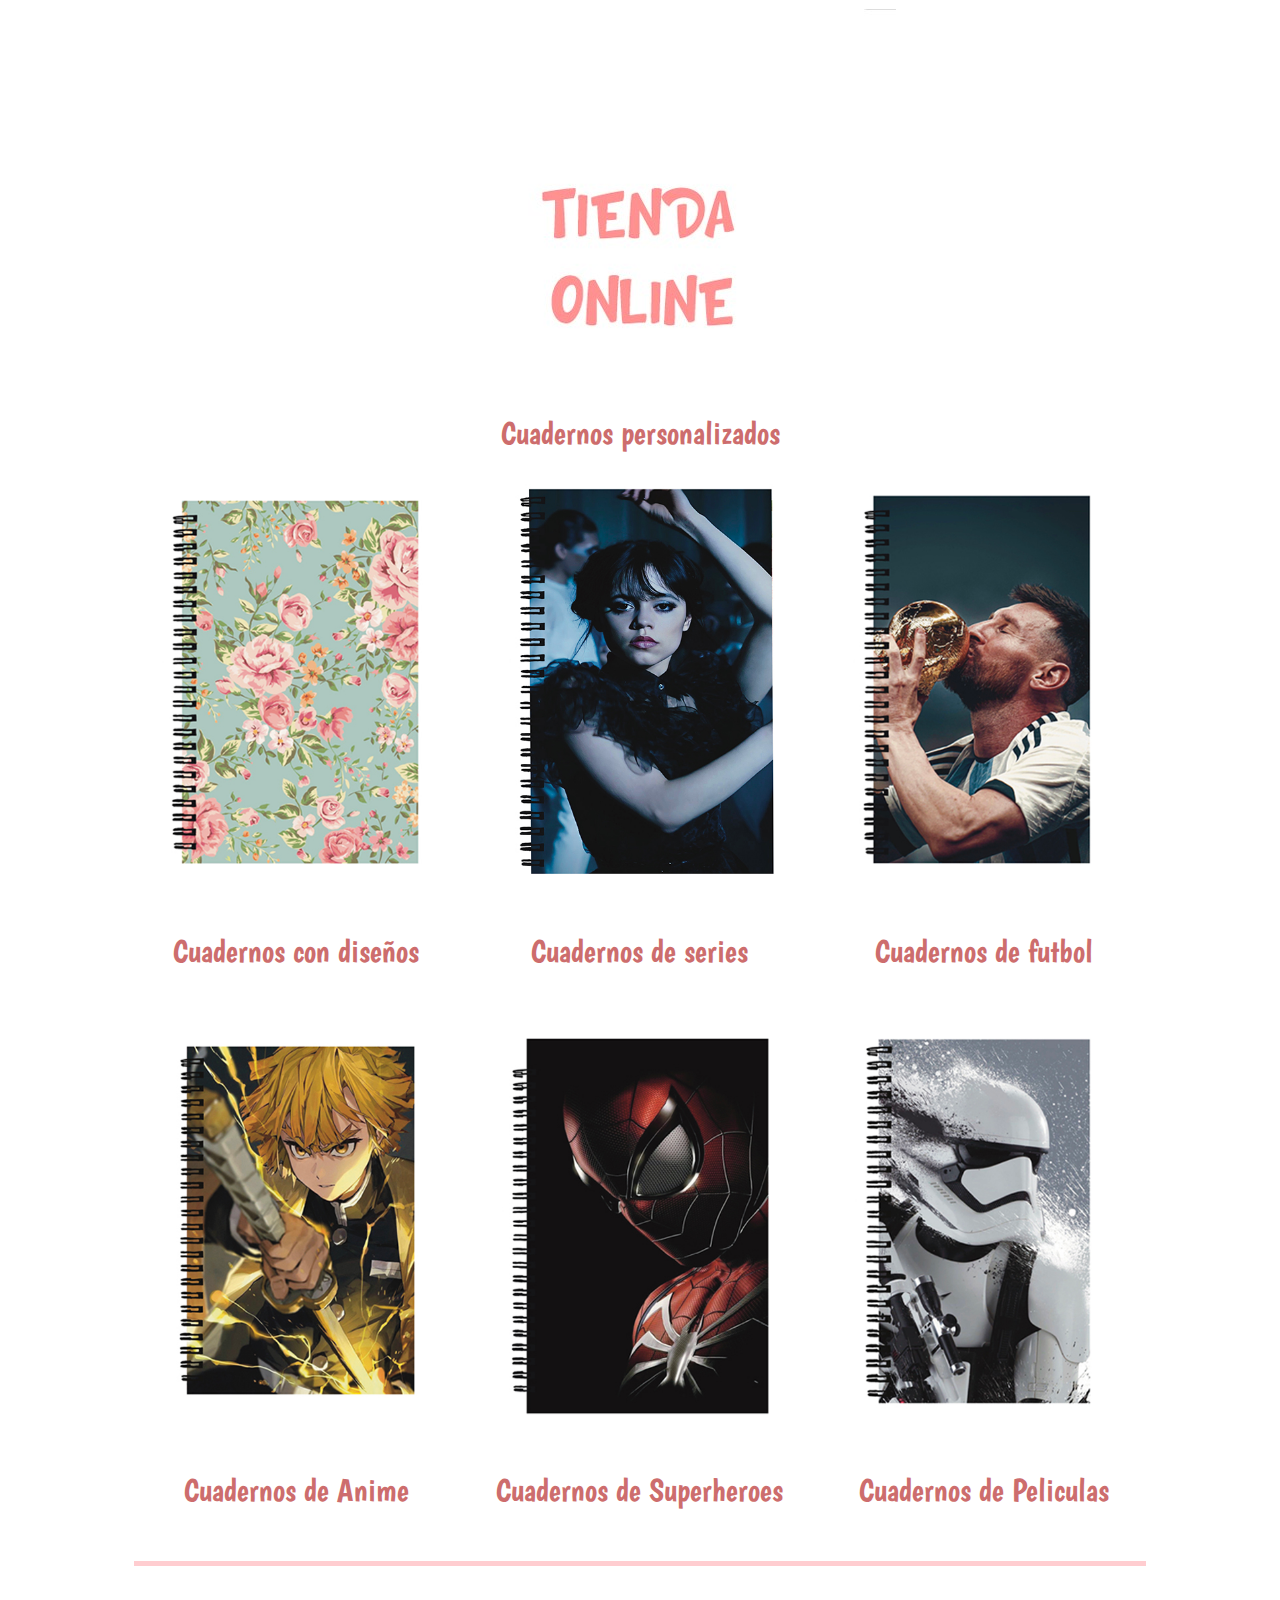
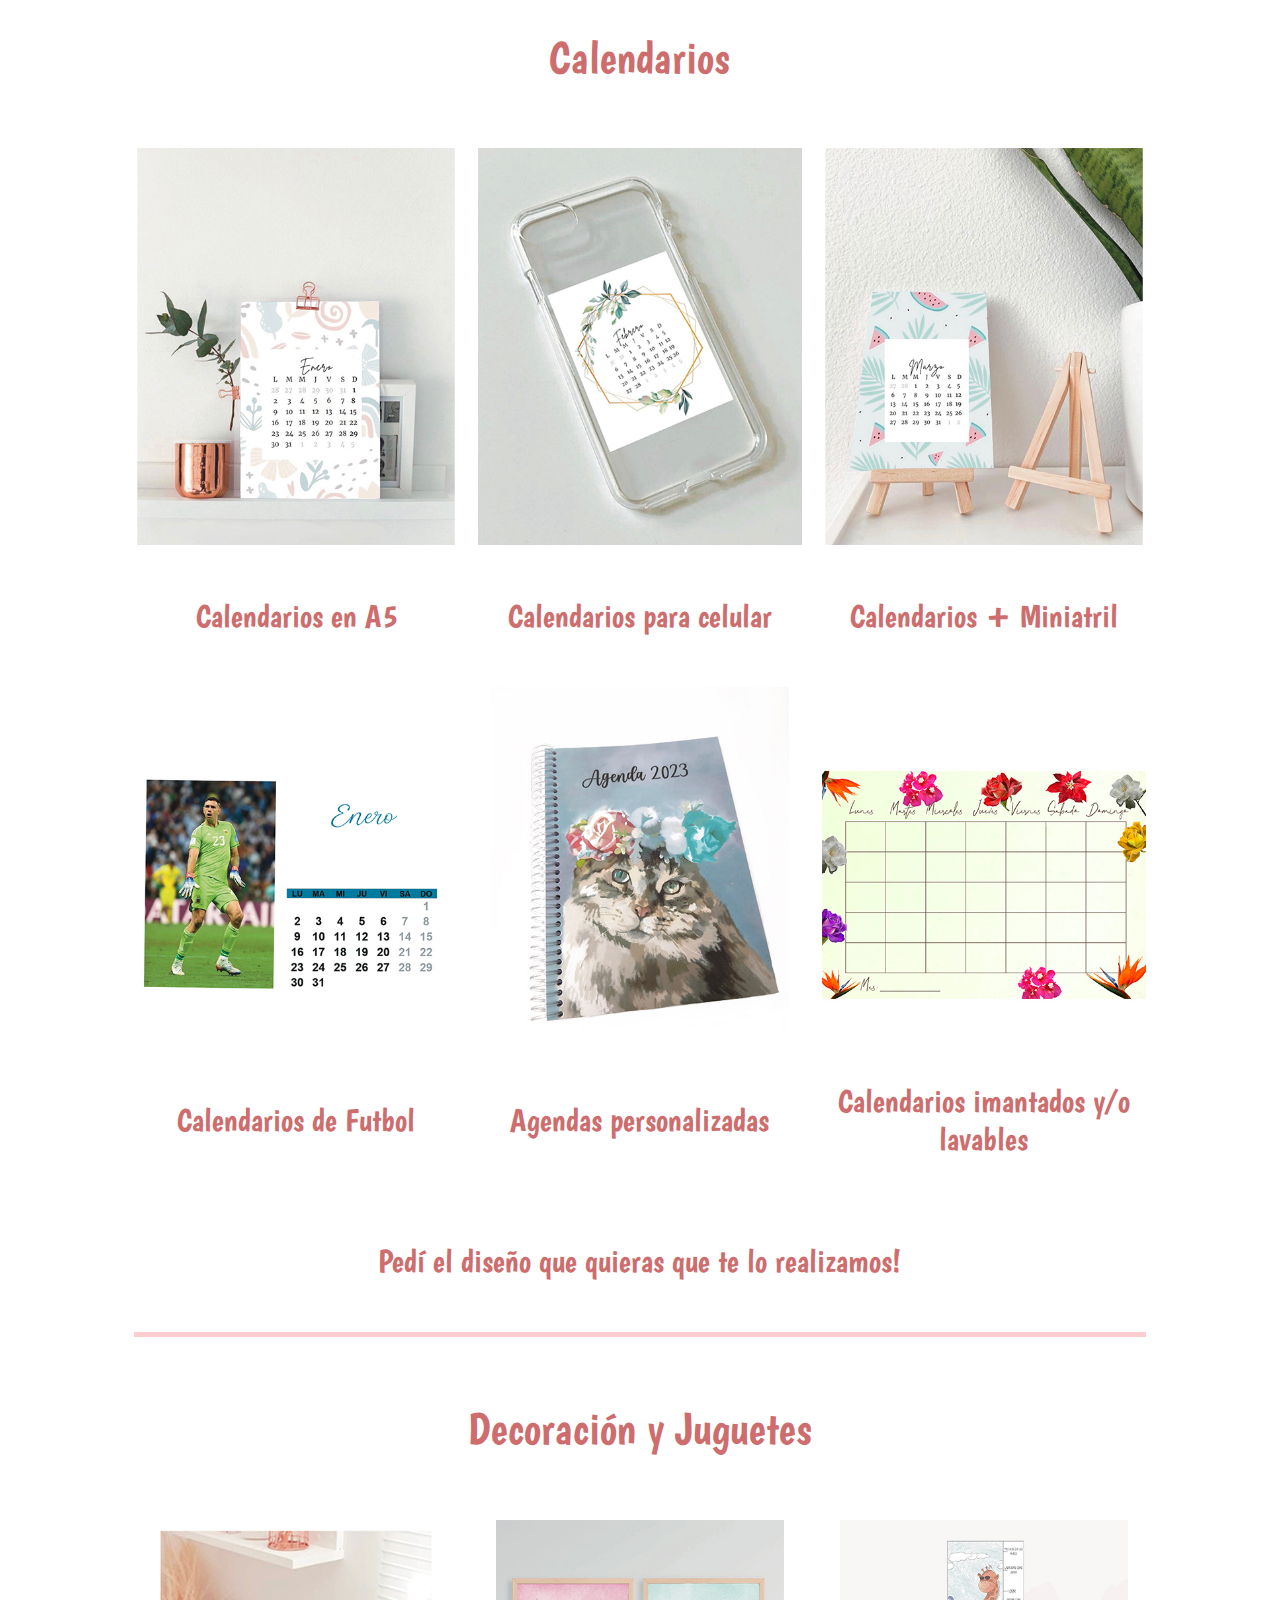
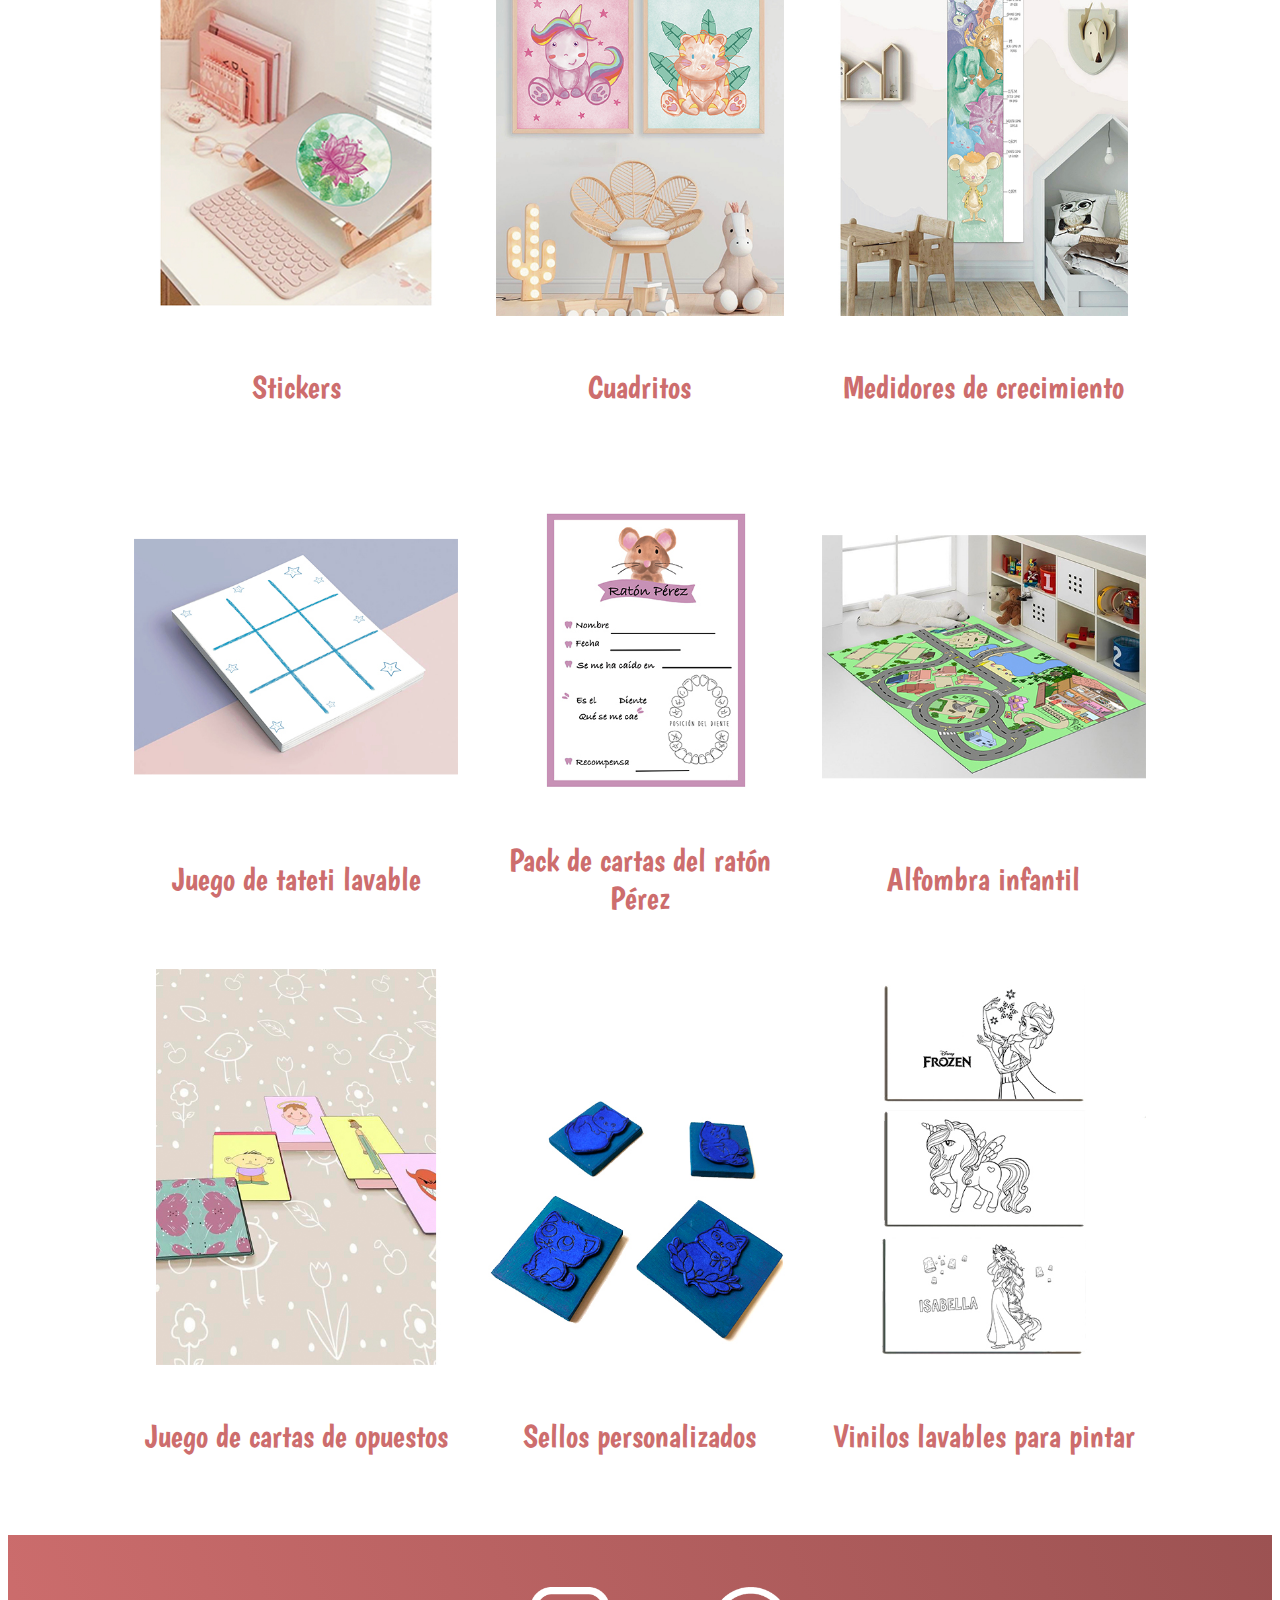
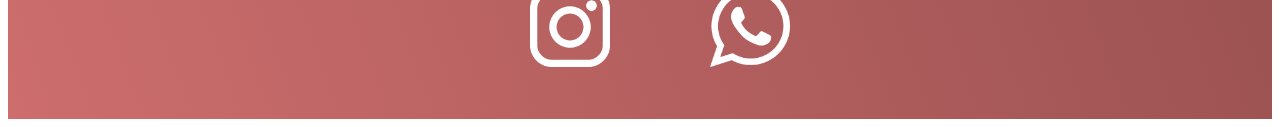
==== index.html @ 61c277fb "Add files via upload" ====
<!DOCTYPE html>
<html lang="en">
<head>
    <meta charset="UTF-8">
   
    <title>Productos para la venta</title>

<link rel="stylesheet" href="style.css">
<!--GOOGLE FONTS-->

<link rel="preconnect" href="https://fonts.gstatic.com" crossorigin>
<link href="https://fonts.googleapis.com/css2?family=Boogaloo&display=swap" 
rel="stylesheet">

    
</head>



<!--BODY START-->
<body>

    <header>

        <div class="titulo"><img src="img\titulo tienda online.jpg" alt=""></div>
        
    </header>
<div><p>Cuadernos personalizados</p></div>

    <main> 
        
        <ul>
            

        <img src="img\diseño.jpg" alt="Diseño">
        <img src="img\series.jpg" alt="Series">
        <img src="img\futbol.jpg" alt="Futbol">
        <div class="item-content">
            <div>
                <a href="diseño.html"><p>Cuadernos con diseños</p></a>
            </div>
            
            
        </div>

       
    
        <div class="item-content">
            <div>
                <a href="serie.html"><p>Cuadernos de series</p></a>
            </div>
        

        </div>
        
        
        <div class="item-content">
            <div>
                <a href="futbol.html"><p>Cuadernos de futbol </p></a>
            </div>
        

        </div>

        <img src="img\anime.jpg" alt="Anime">
        <img src="img\superheroes.jpg" alt="Superheroes">
        <img src="img\peliculas.jpg" alt="Peliculas">

        <div class="item-content">
                <div>
                <a href="anime.html"><p>Cuadernos de Anime</p></a>
                
                </div>
        </div>
        
        <div class="item-content">
                <div>
                    <a href="superheroe.html"><p>Cuadernos de Superheroes</p></a>
                    
                </div>
        </div>

        <div class="item-content">
                <div>
                        <a href="peliculas.html"><p>Cuadernos de Peliculas</p></a>
                </div>
        </div>
                  
        <div class="lineaRosa"></div>
<!--ACA TERMINA CUADERNOS PERSONALIZADOS-->
<!--ACA COMIENZA CALENDARIOS-->

<div class="subtitulo"><p>Calendarios</p></div>
<img src="img\calen4.jpg" alt="">
<img src="img\calen2.jpg" alt="">
<img src="img\calen3.jpg" alt="">
<div class="">
    <div>
        <p>Calendarios en A5</p>
    </div>
    
    
</div>



<div class="item-content">
    <div>
        <p>Calendarios para celular</p>
    </div>


</div>


<div class="item-content">
    <div>
        <p>Calendarios + Miniatril </p>
    </div>


</div>

<img src="img\calen1.jpg" alt="">
<img src="img\calen5.jpg" alt="">
<img src="img\calen6.jpg" alt="">

<div class="item-content">
        <div>
        <p>Calendarios de Futbol</p>
        
        </div>
</div>

<div class="item-content">
        <div>
        <p>Agendas personalizadas</p>
            
        </div>
</div>

<div class="item-content">
        <div>
        <p>Calendarios imantados y/o lavables</p>
        </div>
</div>

<div class="vospedi"><p>Pedí el diseño que quieras que te lo realizamos!</p></div>

<div class="lineaRosa"></div>
<!--ACA TERMINA CALENDARIOS-->
<!--ACA COMIENZA PRODUCTOS PARA NINOS-->
<div class="subtitulo"><p>Decoración y Juguetes</p></div>


<img src="img\nino2.jpg" alt="">
<img src="img\nino6.jpg" alt="">
<img src="img\nino5.jpg" alt="">


<div class="item-content">
    <div>
        <p>Stickers</p>
    </div>
    
    
</div>


<div class="item-content">
    <div>
        <p>Cuadritos</p>
    </div>


</div>


<div class="item-content">
    <div>
        <p>Medidores de crecimiento</p>
    </div>


</div>

<img src="img\ninob.jpg" alt="">
<img src="img\ninoc.jpg" alt="">
<img src="img\ninoa.jpg" alt="">


<div class="item-content">
    <div>
        <p>Juego de tateti lavable</p>
    </div>
    
    
</div>


<div class="item-content">
    <div>
        <p>Pack de cartas del ratón Pérez</p>
    </div>


</div>


<div class="item-content">
    <div>
        <p>Alfombra infantil</p>
    </div>


</div>

<img src="img\nino7.jpg" alt="">
<img src="img\nino8.jpg" alt="">
<img src="img\nino9.jpg" alt="">


<div class="item-content">
    <div>
        <p>Juego de cartas de opuestos</p>
    </div>
    
    
</div>


<div class="item-content">
    <div>
        <p>Sellos personalizados</p>
    </div>


</div>


<div class="item-content">
    <div>
        <p>Vinilos lavables para pintar</p>
    </div>


</div>



    </ul>
    </main>
    




<!--///////////FOOTER/////////-->
<footer>

    <ul>
<li><a href="https://www.instagram.com/natural.girl.art/">
    <img class="redes" src="img/insta.png" alt="Logo de instagram"></li>
<li><a href="https://wa.me/5492215916577"> 
    <img class="redes"  src="img/whatsapp.png" alt="Logo de whatsapp"></li>

    </ul>

</footer>

</body>

</html>
---- style.css ----
a {

    text-decoration: none;
}

.botonVolver {

    
    font-family: 'Boogaloo';
    text-align: left;
    color: rgb(205, 109, 109);
    font-size: 200%;
}

.titulo {

    display: flex;
    align-items: center;
    justify-content: center;

}
p {
    font-family: 'Boogaloo';
    text-align: center;
    color: rgb(205, 109, 109);
    font-size: 200%;
}
main ul {

    
    margin: 0 auto 48px auto;
    display: grid;
    grid-template-columns: 1fr 1fr 1fr;
    gap: 20px;
    padding: 0%;
    max-width: 80%;
    max-height:80%;
    }
main ul img {

    max-width: 100%;
    max-height: 100%;
   align-self: center;
   justify-self: center;
}

.item-content {

    font-family: 'Boogaloo';
    align-self: center;
    justify-self: center;
    text-align: center;
    color: rgb(205, 109, 109);
    
}

.lineaRosa {
    height: 5px;
    background-color: rgb(255, 205, 208);
    grid-column: 1 / span 3;
        
}

.vospedi {

    grid-column: 1 / span 3;
}

.subtitulo {

    grid-column: 1 / span 3;
    font-size: 140%;
   
}
    



footer {

    background: linear-gradient(70deg,rgb(205, 109, 109), rgb(156, 82, 82));
    padding: 36px;
        }
    
        footer ul {
    
            display: flex;
            justify-content: center;
            
        }
    
        footer li {

    list-style: none;
    width: 80px;
    height: 80px;
    margin: 0 50px;
    
    
        }
    
        footer img {
    
    width: 100%;
    height: 100%;
    
        }
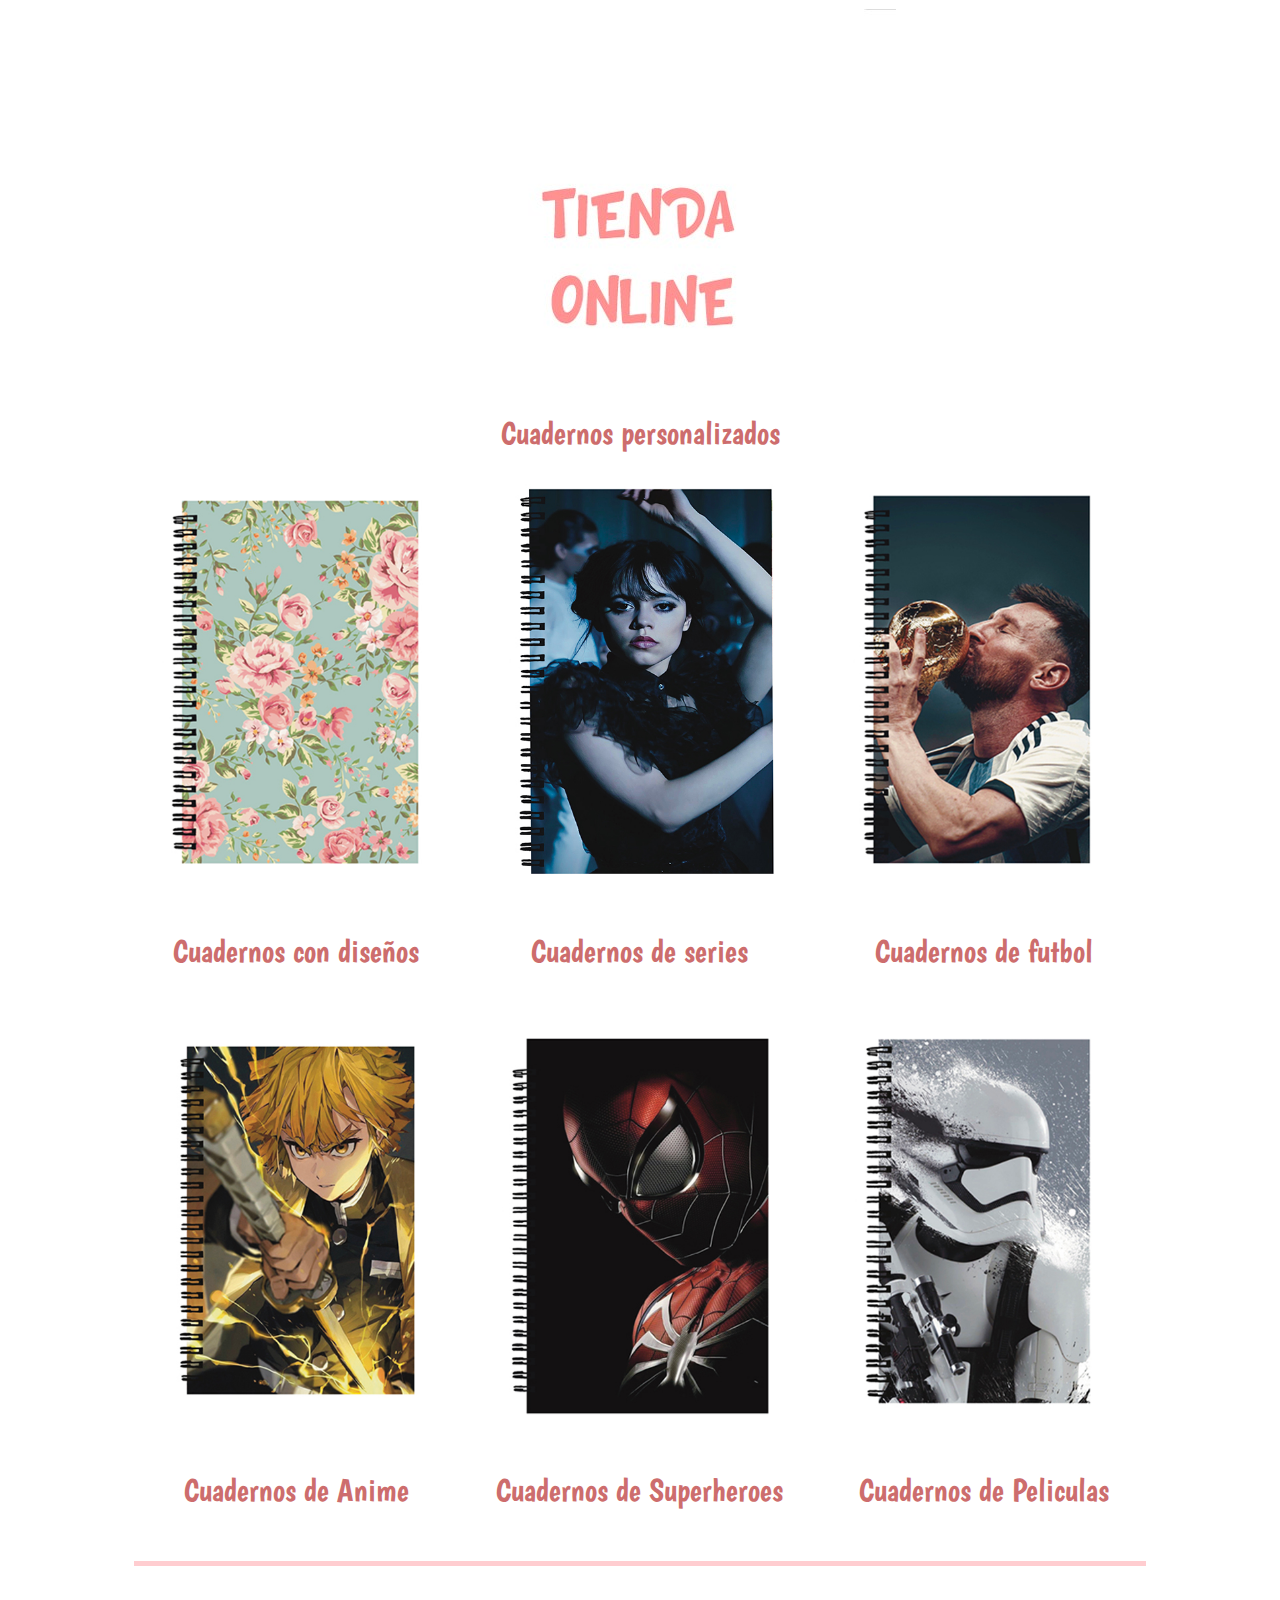
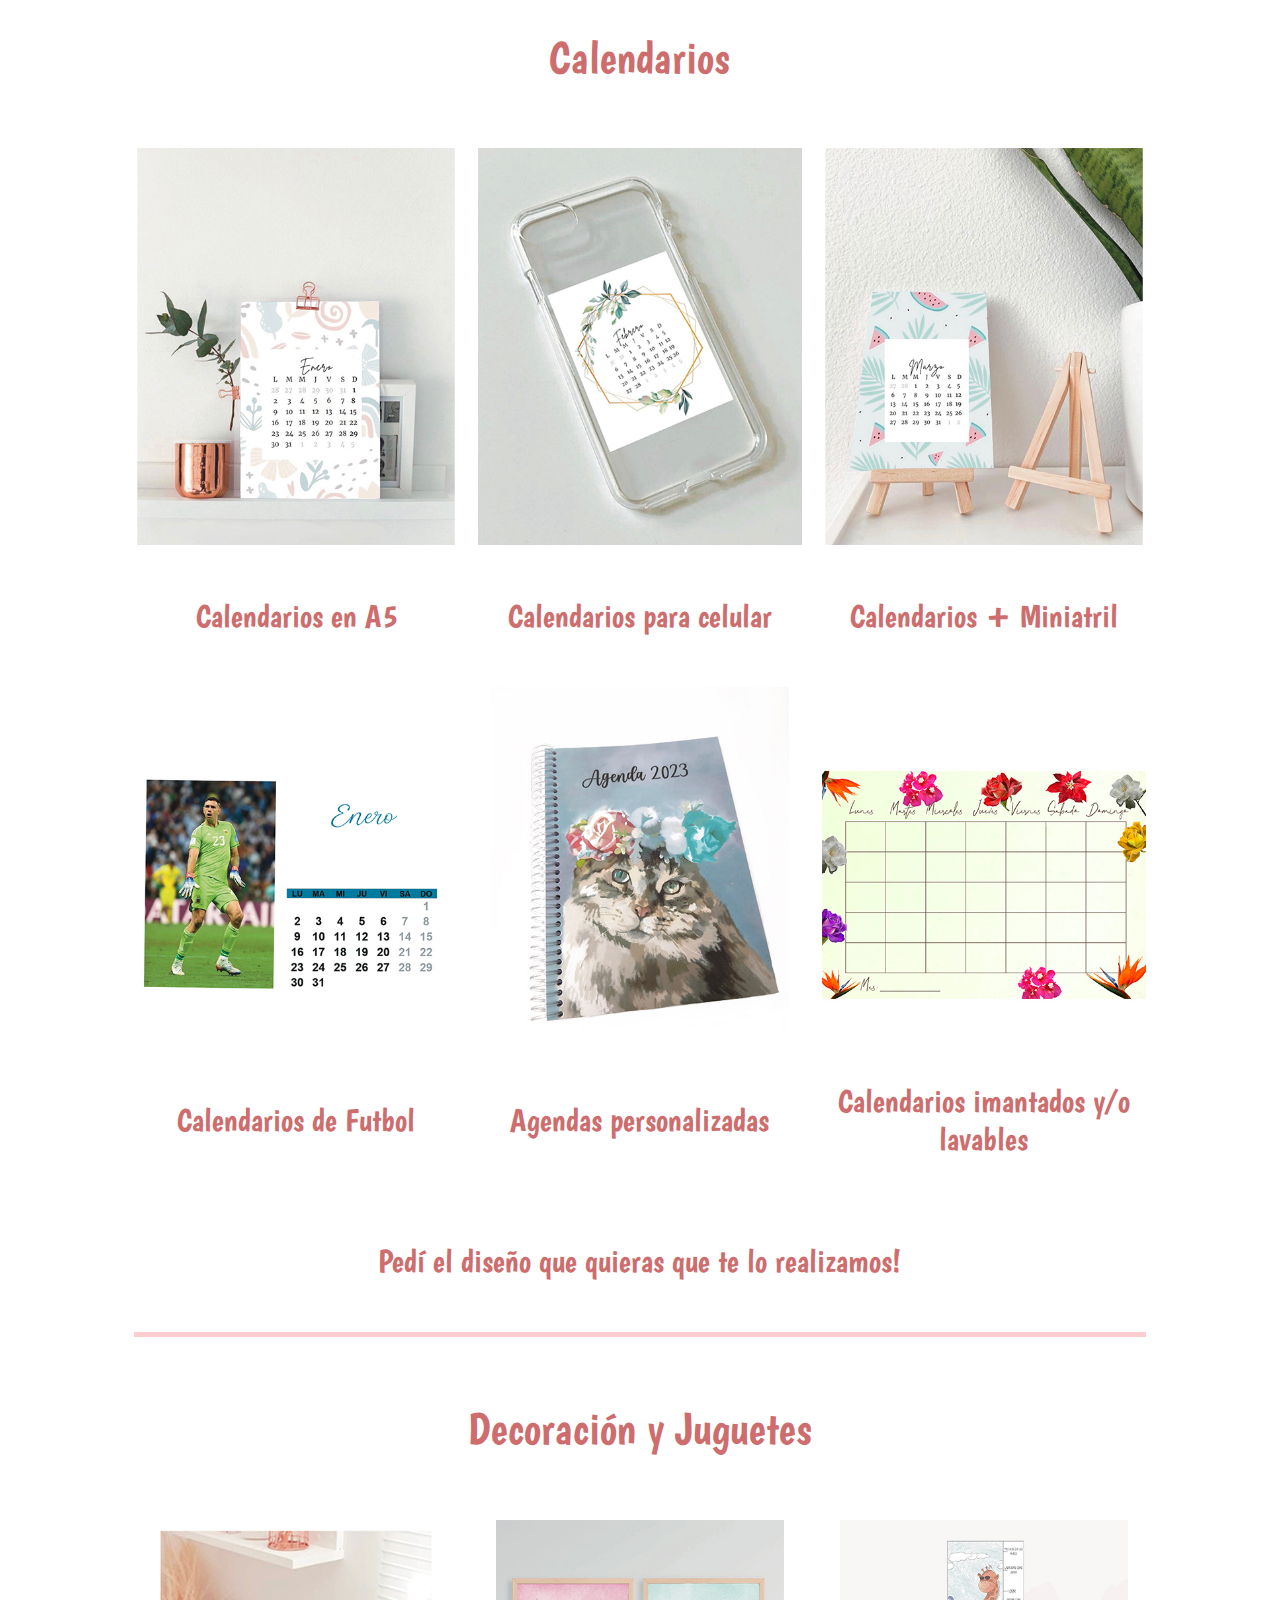
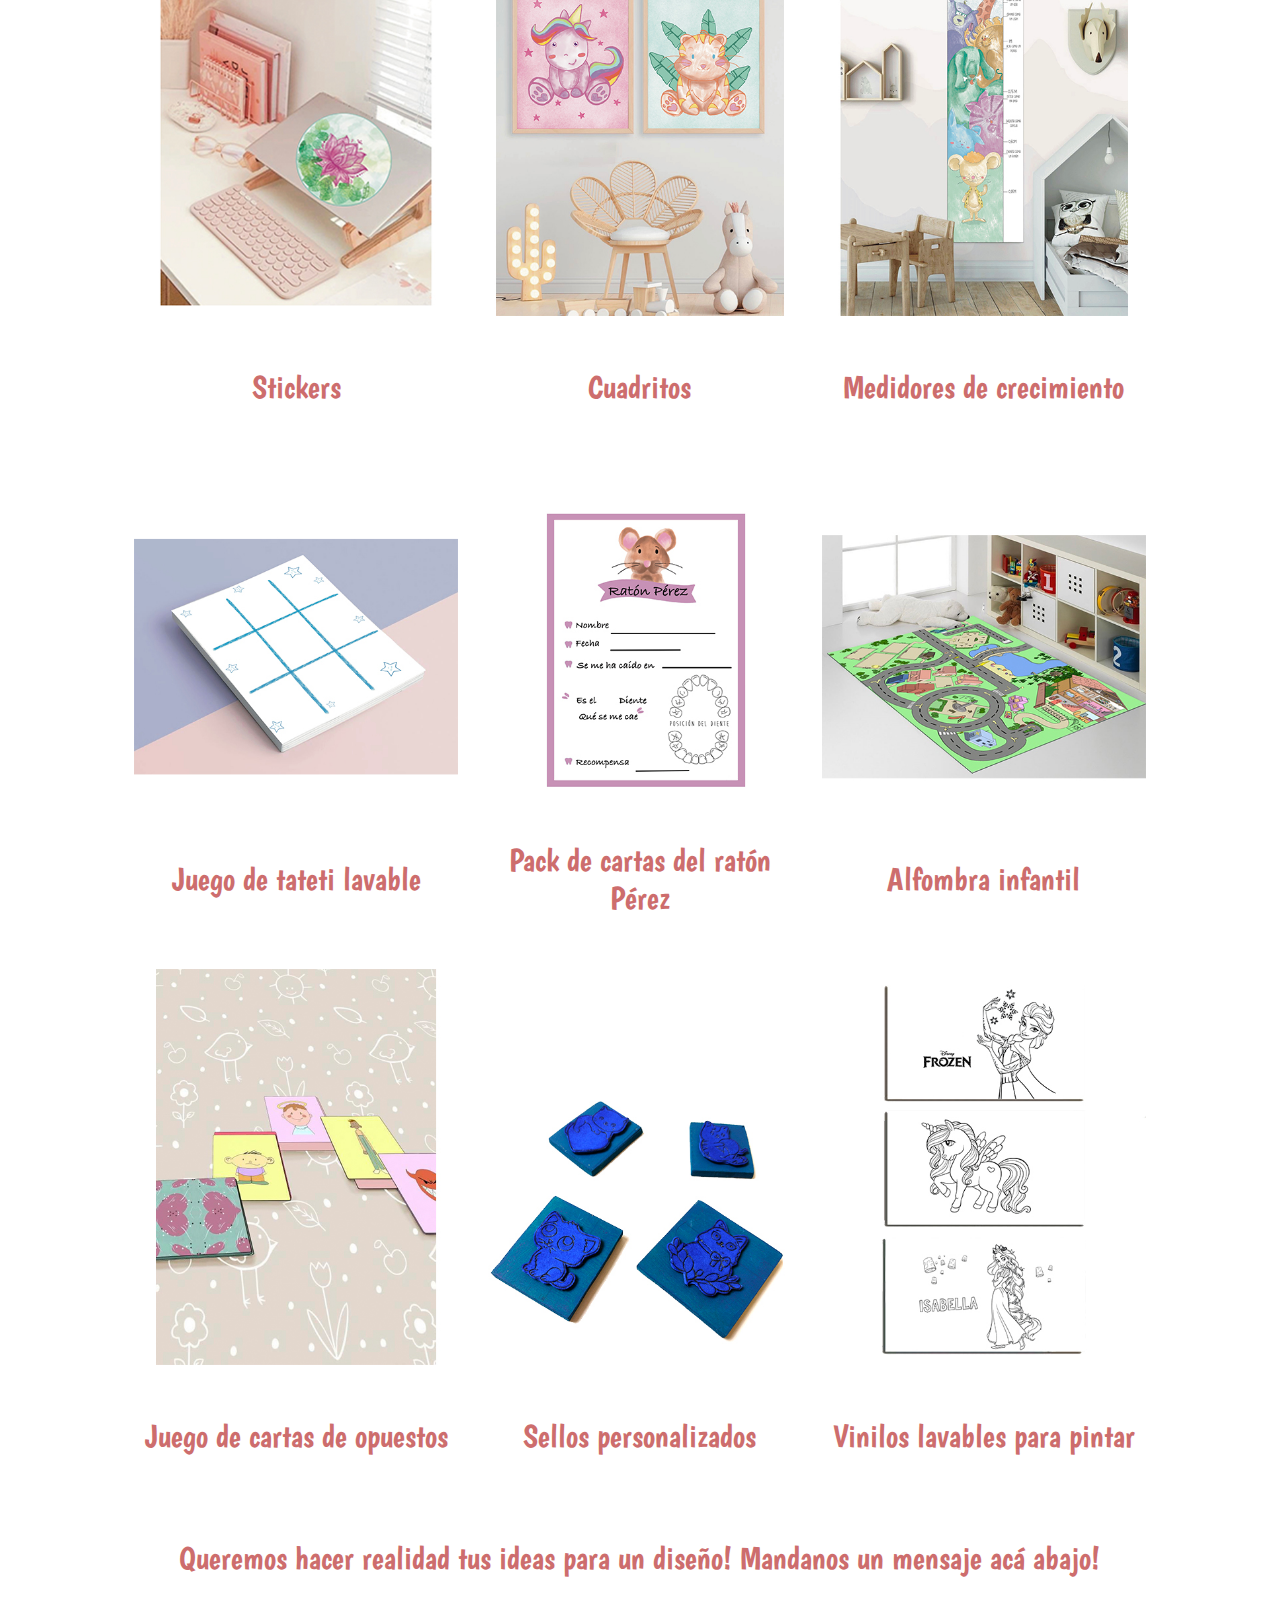
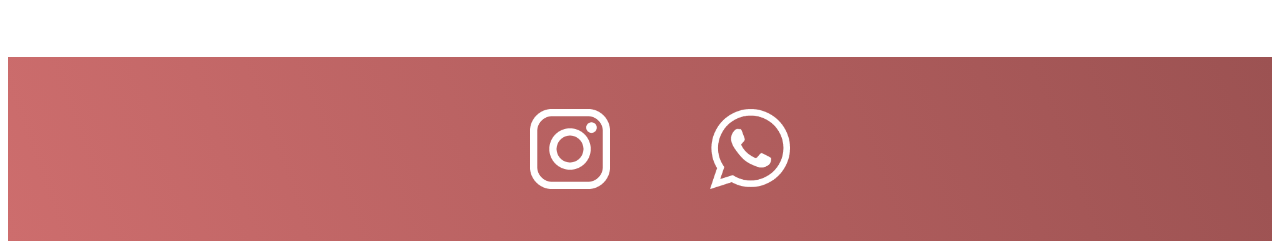
==== commit cb1480d9: "Add files via upload" ====
--- a/index.html
+++ b/index.html
@@ -35,7 +35,7 @@
         <img src="img\diseño.jpg" alt="Diseño">
         <img src="img\series.jpg" alt="Series">
         <img src="img\futbol.jpg" alt="Futbol">
-        <div class="item-content">
+        <div class="item-content2">
             <div>
                 <a href="diseño.html"><p>Cuadernos con diseños</p></a>
             </div>
@@ -47,14 +47,14 @@
     
         <div class="item-content">
             <div>
-                <a href="serie.html"><p>Cuadernos de series</p></a>
+                <a href="serie.html"><p class="glow">Cuadernos de series</p></a>
             </div>
         
 
         </div>
         
         
-        <div class="item-content">
+        <div class="item-content2">
             <div>
                 <a href="futbol.html"><p>Cuadernos de futbol </p></a>
             </div>
@@ -66,21 +66,21 @@
         <img src="img\superheroes.jpg" alt="Superheroes">
         <img src="img\peliculas.jpg" alt="Peliculas">
 
-        <div class="item-content">
+        <div class="item-content2">
                 <div>
                 <a href="anime.html"><p>Cuadernos de Anime</p></a>
                 
                 </div>
         </div>
         
-        <div class="item-content">
+        <div class="item-content2">
                 <div>
                     <a href="superheroe.html"><p>Cuadernos de Superheroes</p></a>
                     
                 </div>
         </div>
 
-        <div class="item-content">
+        <div class="item-content2">
                 <div>
                         <a href="peliculas.html"><p>Cuadernos de Peliculas</p></a>
                 </div>
@@ -149,7 +149,7 @@
 
 <div class="lineaRosa"></div>
 <!--ACA TERMINA CALENDARIOS-->
-<!--ACA COMIENZA PRODUCTOS PARA NINOS-->
+<!--ACA COMIENZA DECORACION Y JUGUETES-->
 <div class="subtitulo"><p>Decoración y Juguetes</p></div>
 
 
@@ -245,7 +245,7 @@
 
 
 </div>
-
+<div class="vospedi"><p>Queremos hacer realidad tus ideas para un diseño! Mandanos un mensaje acá abajo!</p></div>
 
 
     </ul>
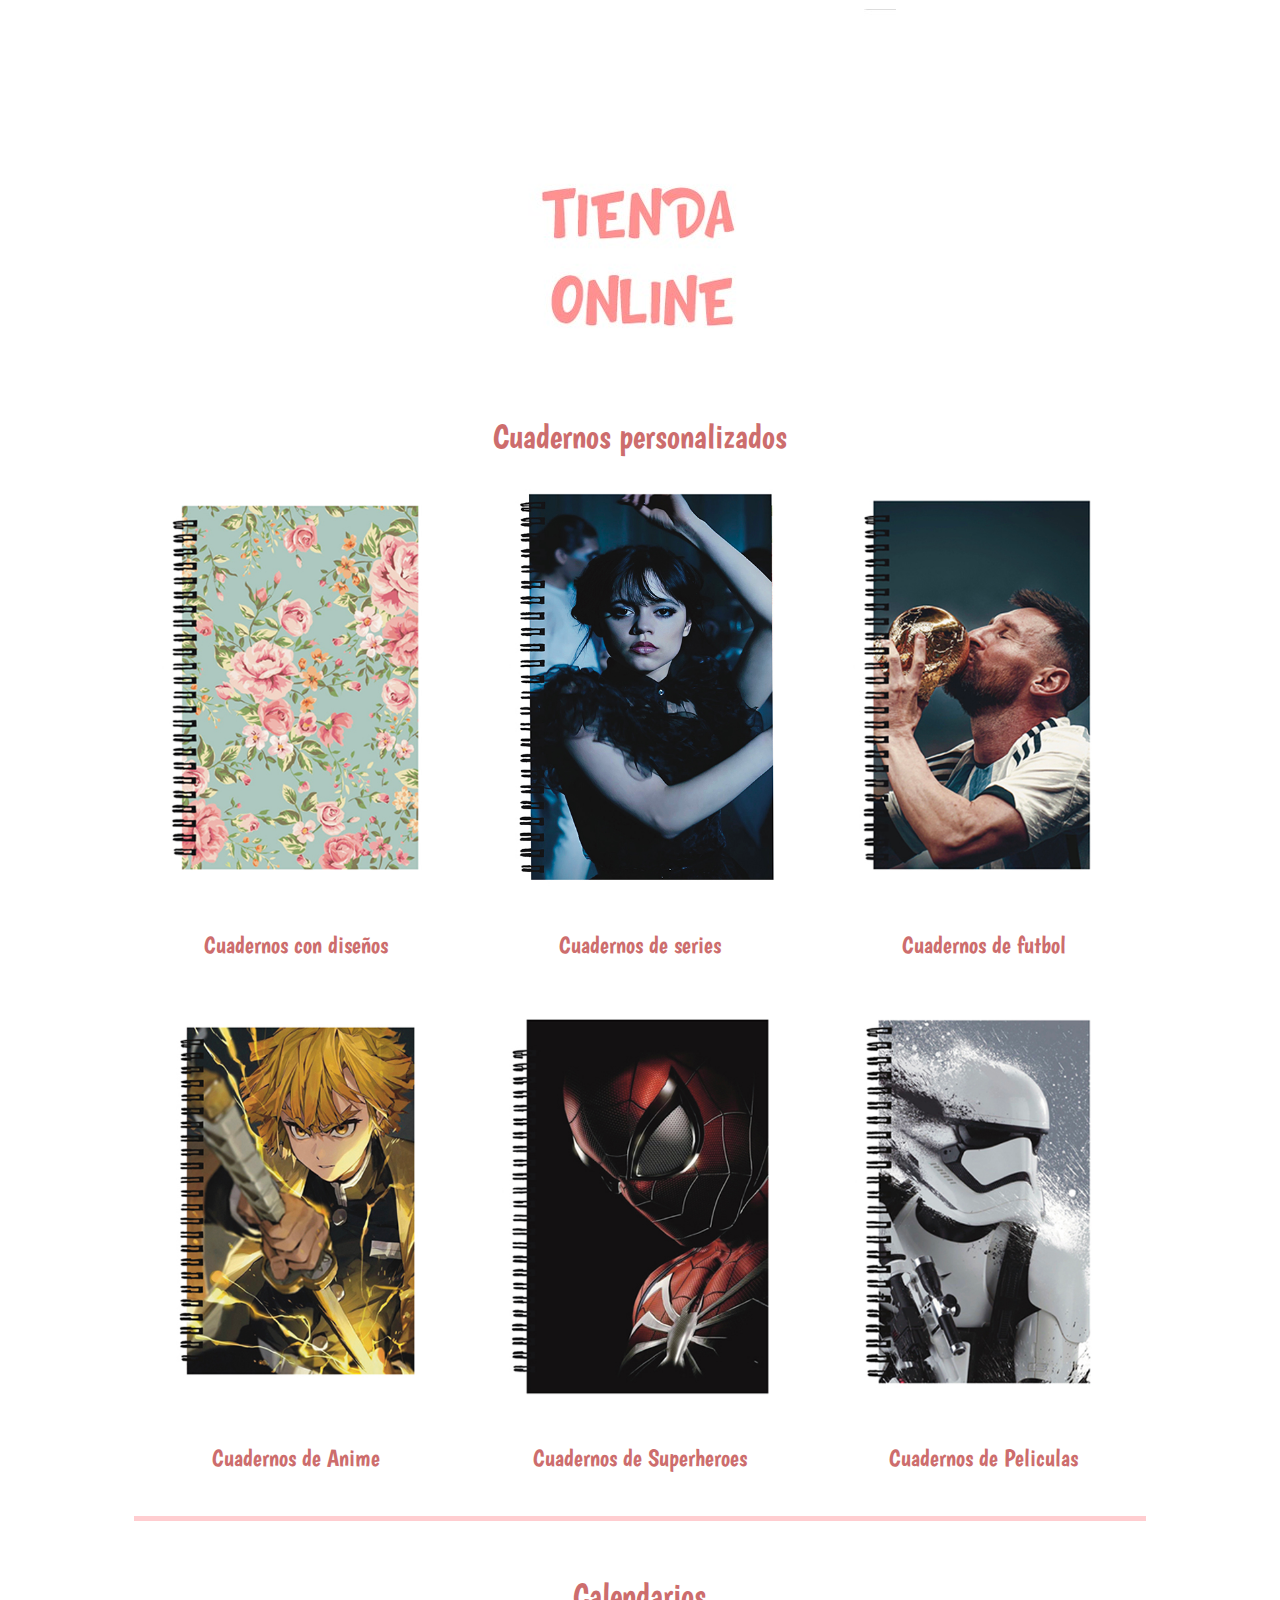
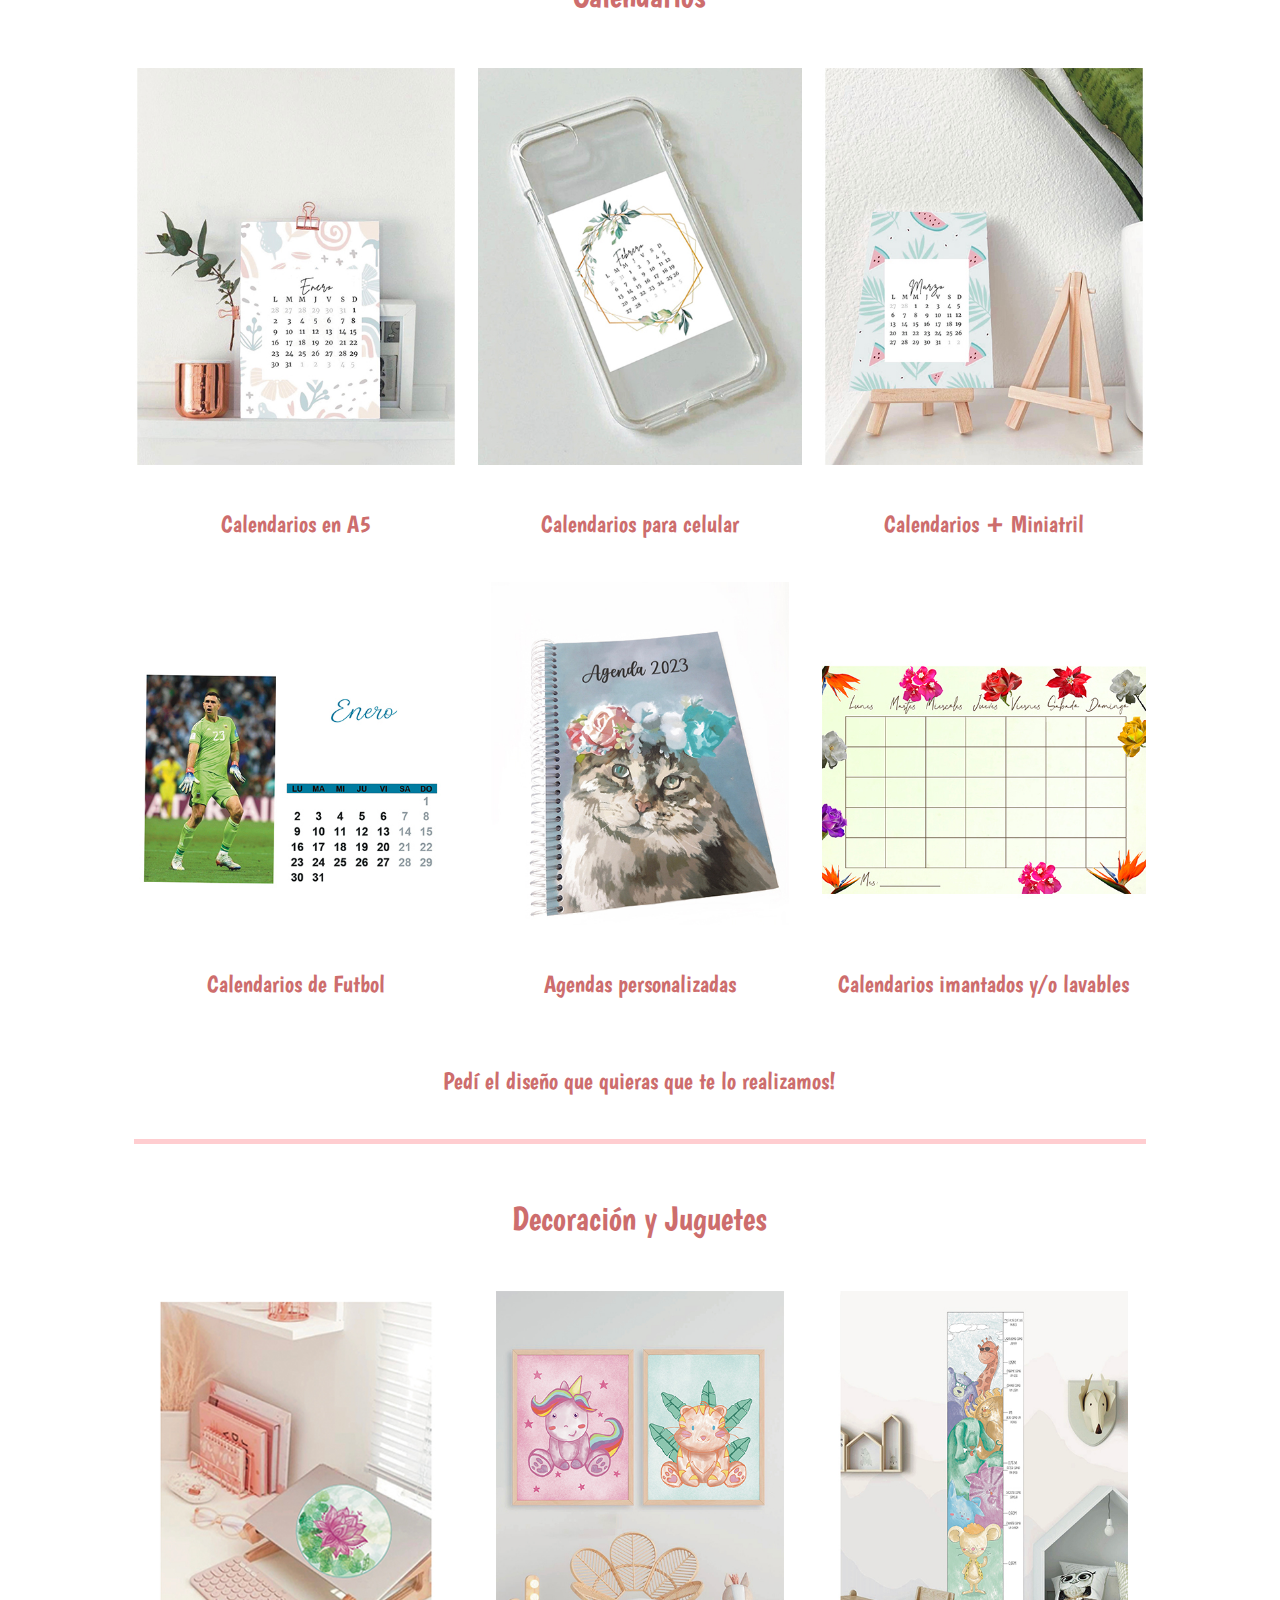
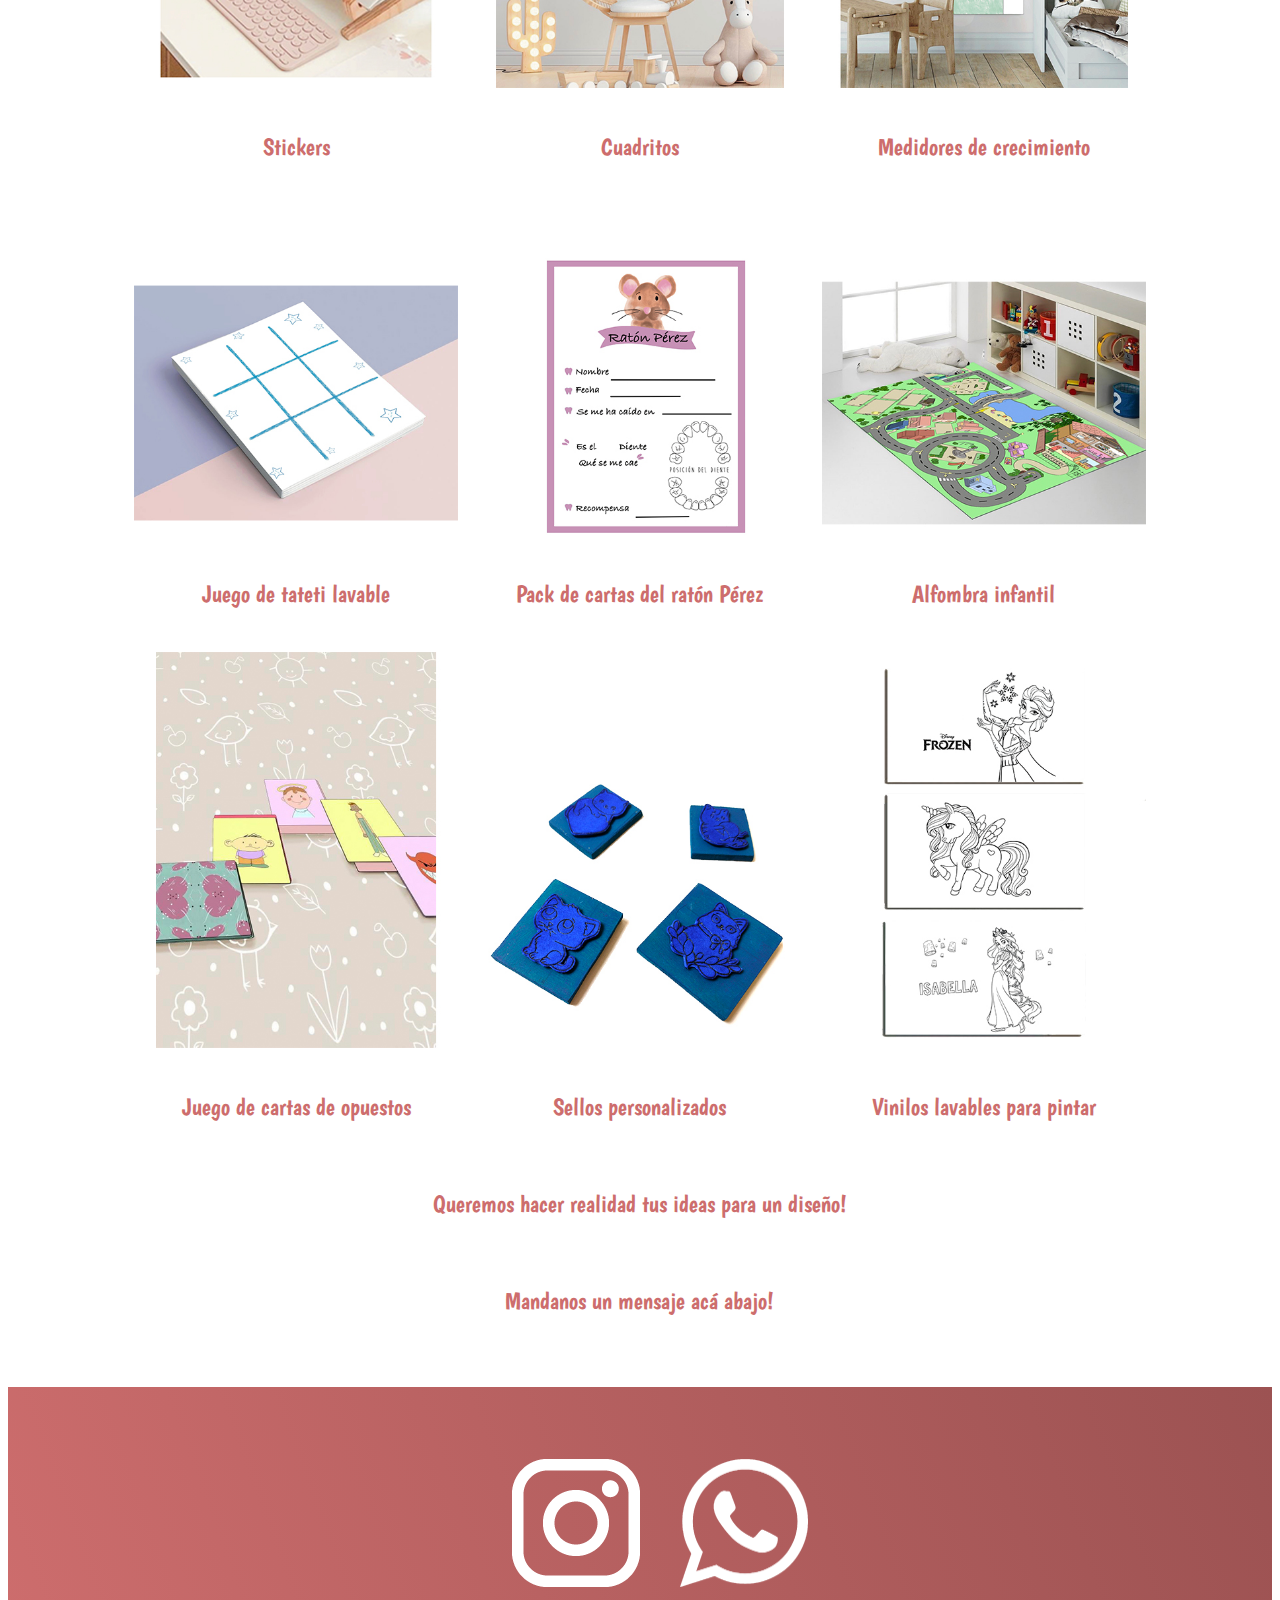
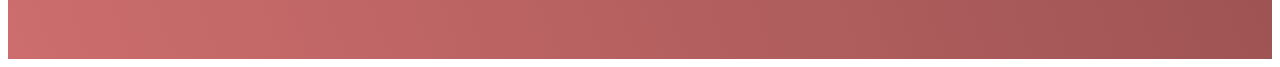
==== commit b5ae6abb: "Add files via upload" ====
--- a/index.html
+++ b/index.html
@@ -3,7 +3,23 @@
 <head>
     <meta charset="UTF-8">
    
-    <title>Productos para la venta</title>
+    <meta name="viewport" content="width=device-width, initial-scale=1.0">
+    <title>Tienda Online Natural Girl</title>
+    <meta name="description" content="Cuadernos, agendas, calendarios y juegos impresos">
+    <link rel="shortcut icon" href="img\naturalogo3.png" type="image/x-icon">
+    <meta name="keywords" content="cuadernos, agendas, calendarios, juegos para niños">
+    <meta name= "author" content= "Natural Girl">
+    <meta name= "copyright" content= "Natural Girl">
+    <!--Opengraph-->
+    <meta property= "og: title" content= "Tienda Natural Girl">
+    <meta property= "og: description" content= "Cuadernos, agendas, calendarios y juegos impresos">
+    <meta property= "og: imagen" content= "img\naturalogo3.png">
+    <!--<meta property= "og: url" content= "DIRECCION DE MI PAGINA WEB">-->
+    <meta property= "og: type" content= "website">
+    <meta property= "og: locale" content= "es_ES">
+
+
+    
 
 <link rel="stylesheet" href="style.css">
 <!--GOOGLE FONTS-->
@@ -25,7 +41,7 @@
         <div class="titulo"><img src="img\titulo tienda online.jpg" alt=""></div>
         
     </header>
-<div><p>Cuadernos personalizados</p></div>
+<div class="subtitulo"><p>Cuadernos personalizados</p></div>
 
     <main> 
         
@@ -245,9 +261,9 @@
 
 
 </div>
-<div class="vospedi"><p>Queremos hacer realidad tus ideas para un diseño! Mandanos un mensaje acá abajo!</p></div>
-
-
+<div class="vospedi"><p>Queremos hacer realidad tus ideas para un diseño!</p></div>
+
+<div class="vospedi"><p>Mandanos un mensaje acá abajo!</p></div> 
     </ul>
     </main>
     
--- a/style.css
+++ b/style.css
@@ -23,7 +23,7 @@
     font-family: 'Boogaloo';
     text-align: center;
     color: rgb(205, 109, 109);
-    font-size: 200%;
+    font-size: 150%;
 }
 main ul {
 
@@ -54,6 +54,51 @@
     
 }
 
+.item-content2 {
+
+
+    font-family: 'Boogaloo';
+    align-self: center;
+    justify-self: center;
+    text-align: center;
+    color: rgb(205, 109, 109);
+    
+}
+/*
+.glow {
+    animation: glow 1s ease-in-out infinite alternate;
+  }
+  
+  @keyframes glow {
+    from {
+      text-shadow: 0 0 10px rgb(255, 205, 205), 0 0 20px rgb(255, 205, 205), 0 0 30px rgb(255, 205, 205), 0 0 40px rgb(255, 205, 205), 0 0 50px #fff, 0 0 60px #fff, 0 0 70px #fff;
+    }
+    
+    to {
+      text-shadow: 0 0 20px #fff, 0 0 30px #fff, 0 0 40px #fff, 0 0 50px #fff, 0 0 60px #fff, 0 0 70px #fff, 0 0 80px #fff;
+    }
+  }*/
+
+/*.glow:hover {
+    animation: glowing 5000ms infinite;
+  }
+  
+  @keyframes glowing {
+    0% {
+      text-shadow: 0 0 -10px rgb(205, 109, 109);
+      border-radius: 1em;
+    }
+    40% {
+      text-shadow: 0 0 20px rgb(255, 0, 0);
+      border-radius: 1em;
+    }
+    100% {
+      text-shadow: 0 0 -10px rgb(205, 109, 109);
+      border-radius: 1em;
+    }
+  }*/
+   
+
 .lineaRosa {
     height: 5px;
     background-color: rgb(255, 205, 208);
@@ -66,6 +111,13 @@
     grid-column: 1 / span 3;
 }
 
+.subtituloA {
+
+  font-family: 'Boogaloo';
+    text-align: center;
+    color: rgb(205, 109, 109);
+    font-size: 110%;
+}
 .subtitulo {
 
     grid-column: 1 / span 3;
@@ -92,9 +144,9 @@
         footer li {
 
     list-style: none;
-    width: 80px;
-    height: 80px;
-    margin: 0 50px;
+    width: 10vw;
+    height: 10vw;
+    margin: 20px;
     
     
         }
@@ -104,4 +156,16 @@
     width: 100%;
     height: 100%;
     
-        }+        }
+        /* -----QUERY MEDIA-----*/
+        @media only screen and (min-width: 200px) and (max-width: 600px) {
+
+          footer li {
+
+            margin: 10px;
+          }
+          p {
+
+            font-size: 110%;
+          }
+}